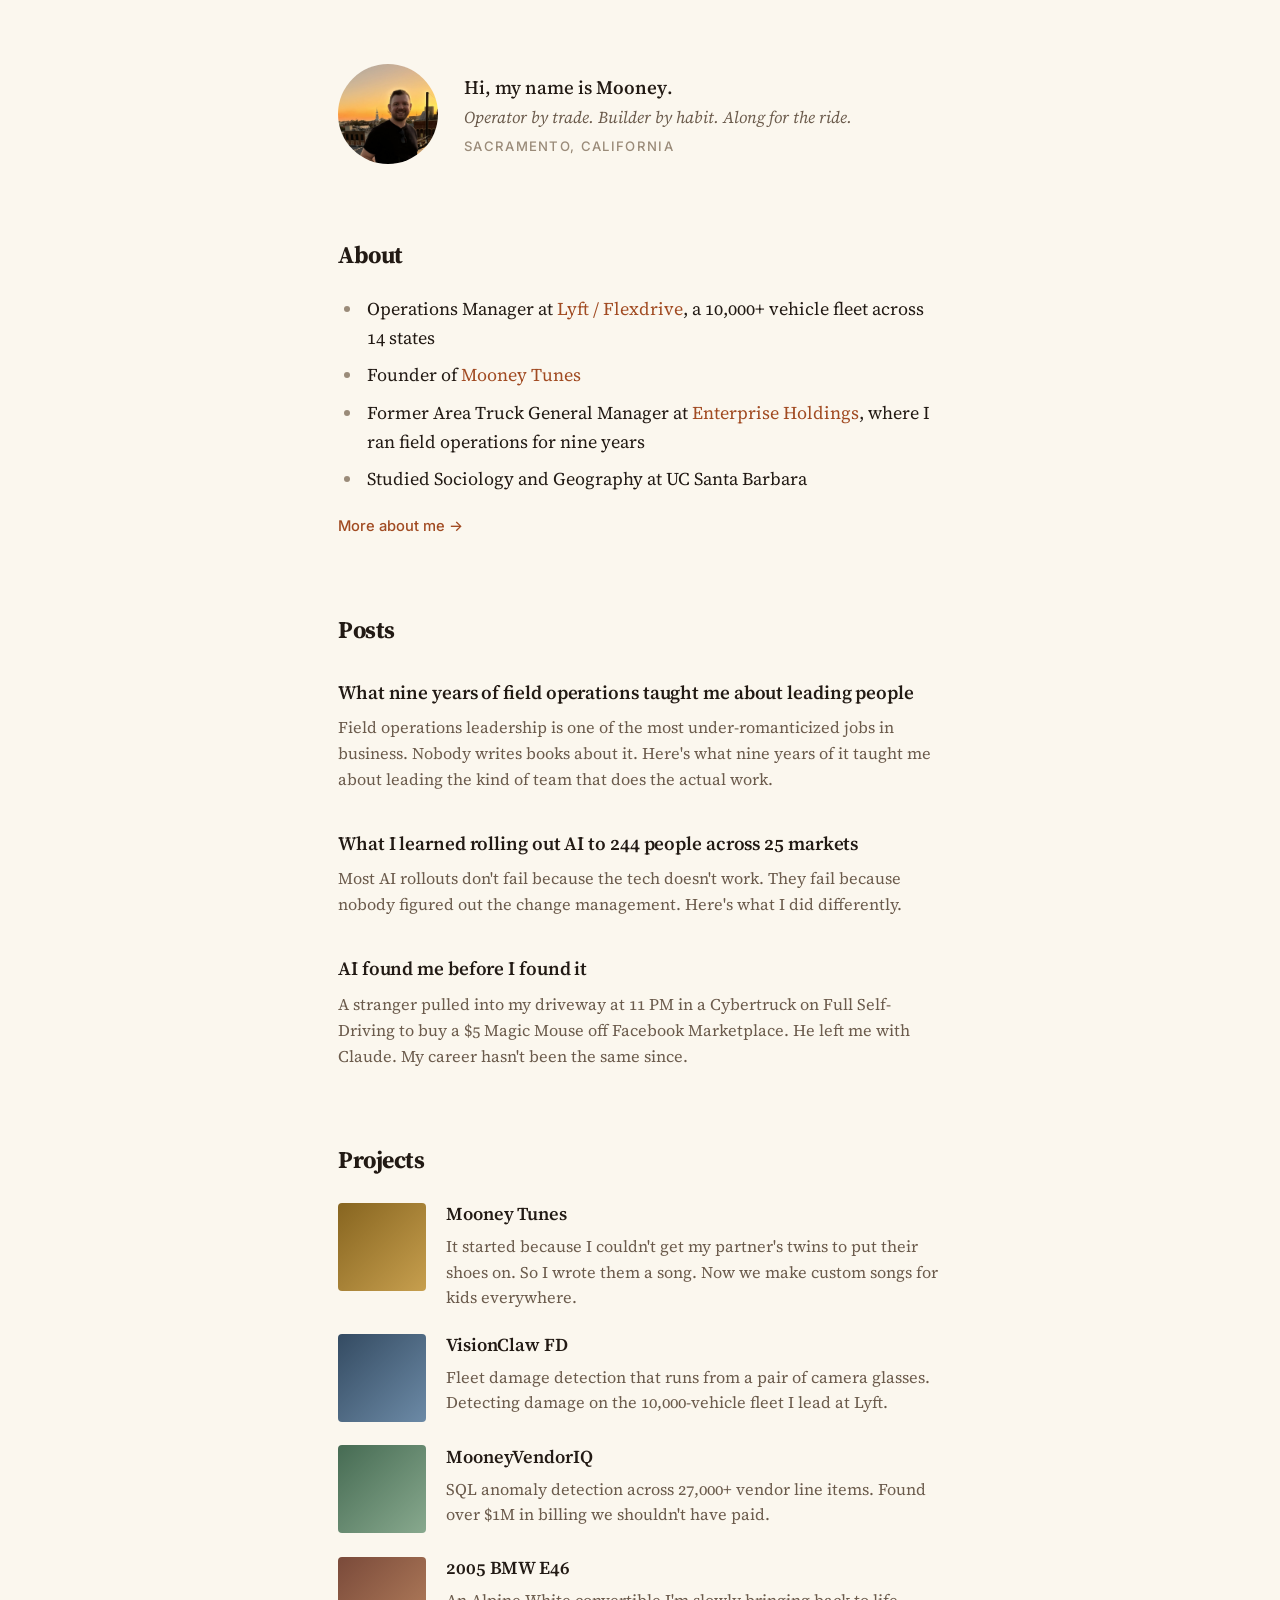
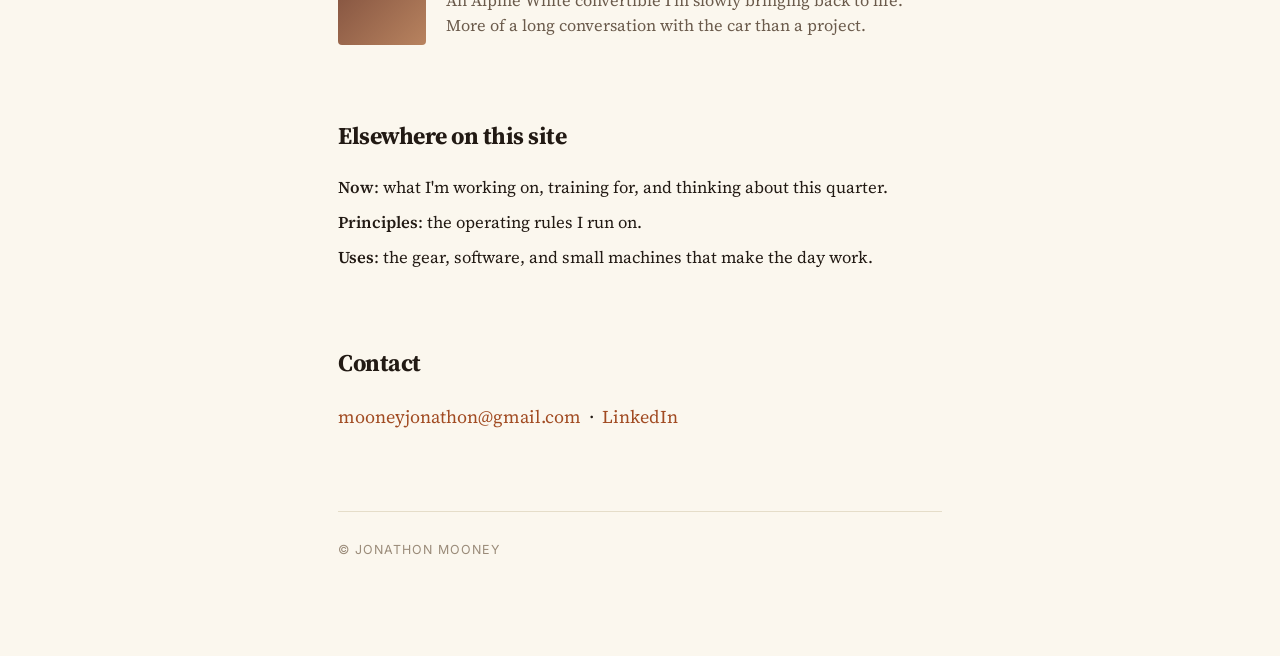
==== index.html @ 9e814ecd "Add files via upload" ====
<!doctype html>
<html lang="en">
<head>
<meta charset="utf-8" />
<meta name="viewport" content="width=device-width, initial-scale=1" />
<title>Mooney | Operator by trade. Builder by habit.</title>
<meta name="description" content="The personal site of Jonathon Mooney, an operations leader and builder based in Sacramento who goes by Mooney." />
<link rel="stylesheet" href="/style.css" />
</head>
<body>

<div class="me">
  <img src="/mooney-avatar.jpg" alt="Mooney" class="avatar" />
  <div class="me-text">
    <p class="greeting">Hi, my name is <strong>Mooney</strong>.</p>
    <p class="tagline">Operator by trade. Builder by habit. Along for the ride.</p>
    <p class="loc">Sacramento, California</p>
  </div>
</div>

<h2><a href="/about/">About</a></h2>

<ul>
  <li>Operations Manager at <a href="https://flexdrive.com/">Lyft / Flexdrive</a>, a 10,000+ vehicle fleet across 14 states</li>
  <li>Founder of <a href="https://mooneytunes.app">Mooney Tunes</a></li>
  <li>Former Area Truck General Manager at <a href="https://www.enterpriseholdings.com/">Enterprise Holdings</a>, where I ran field operations for nine years</li>
  <li>Studied Sociology and Geography at UC Santa Barbara</li>
</ul>
<p class="more"><a href="/about/">More about me →</a></p>

<h2>Posts</h2>

<div class="post">
  <h4><a href="/posts/leading-field-operations/">What nine years of field operations taught me about leading people</a></h4>
  <p>Field operations leadership is one of the most under-romanticized jobs in business. Nobody writes books about it. Here's what nine years of it taught me about leading the kind of team that does the actual work.</p>
</div>

<div class="post">
  <h4><a href="/posts/rolling-out-ai-to-244-people/">What I learned rolling out AI to 244 people across 25 markets</a></h4>
  <p>Most AI rollouts don't fail because the tech doesn't work. They fail because nobody figured out the change management. Here's what I did differently.</p>
</div>

<div class="post">
  <h4><a href="/posts/ai-found-me/">AI found me before I found it</a></h4>
  <p>A stranger pulled into my driveway at 11 PM in a Cybertruck on Full Self-Driving to buy a $5 Magic Mouse off Facebook Marketplace. He left me with Claude. My career hasn't been the same since.</p>
</div>

<h2>Projects</h2>

<ul class="projects">

  <li>
    <a href="https://mooneytunes.app" aria-hidden="true"><span class="thumb t5"></span></a>
    <div class="proj-body">
      <h4><a href="https://mooneytunes.app">Mooney Tunes</a></h4>
      <p>It started because I couldn't get my partner's twins to put their shoes on. So I wrote them a song. Now we make custom songs for kids everywhere.</p>
    </div>
  </li>

  <li>
    <span class="thumb t1"></span>
    <div class="proj-body">
      <h4>VisionClaw FD</h4>
      <p>Fleet damage detection that runs from a pair of camera glasses. Detecting damage on the 10,000-vehicle fleet I lead at Lyft.</p>
    </div>
  </li>

  <li>
    <span class="thumb t2"></span>
    <div class="proj-body">
      <h4>MooneyVendorIQ</h4>
      <p>SQL anomaly detection across 27,000+ vendor line items. Found over $1M in billing we shouldn't have paid.</p>
    </div>
  </li>

  <li>
    <span class="thumb t3"></span>
    <div class="proj-body">
      <h4>2005 BMW E46</h4>
      <p>An Alpine White convertible I'm slowly bringing back to life. More of a long conversation with the car than a project.</p>
    </div>
  </li>

</ul>

<h2>Elsewhere on this site</h2>

<ul class="elsewhere">
  <li><a href="/now/"><strong>Now</strong></a>: what I'm working on, training for, and thinking about this quarter.</li>
  <li><a href="/principles/"><strong>Principles</strong></a>: the operating rules I run on.</li>
  <li><a href="/uses/"><strong>Uses</strong></a>: the gear, software, and small machines that make the day work.</li>
</ul>

<h2>Contact</h2>

<p>
  <a href="mailto:mooneyjonathon@gmail.com">mooneyjonathon@gmail.com</a> &nbsp;·&nbsp;
  <a href="https://www.linkedin.com/in/jonathon-mooney-75245345/">LinkedIn</a>
</p>

<footer>© Jonathon Mooney</footer>

</body>
</html>
---- style.css ----
/* Mooneyhq — shared stylesheet */

@import url('https://fonts.googleapis.com/css2?family=Source+Serif+4:ital,opsz,wght@0,8..60,400;0,8..60,500;0,8..60,600;0,8..60,700;1,8..60,400;1,8..60,500&family=Inter:wght@400;500;600;700&display=swap');

:root {
  --bg: #FBF7EE;
  --bg-tint: #F5EFE0;
  --text: #221A14;
  --text-soft: #6B5B4C;
  --text-mute: #9A8B79;
  --accent: #A14B22;
  --accent-soft: #C26A3E;
  --rule: #E5DDC9;
}

@media (prefers-color-scheme: dark) {
  :root {
    --bg: #161310;
    --bg-tint: #1F1B16;
    --text: #ECE3D2;
    --text-soft: #B5A48F;
    --text-mute: #7F7160;
    --accent: #E08456;
    --accent-soft: #C26A3E;
    --rule: #2C2620;
  }
}

* { box-sizing: border-box; }
html { scroll-behavior: smooth; }

body {
  max-width: 660px;
  margin: 0 auto;
  padding: 64px 28px 96px;
  font-family: 'Source Serif 4', Georgia, 'Times New Roman', serif;
  font-size: 18px;
  line-height: 1.62;
  color: var(--text);
  background: var(--bg);
  font-feature-settings: 'kern', 'liga', 'onum';
  -webkit-font-smoothing: antialiased;
  -moz-osx-font-smoothing: grayscale;
  text-rendering: optimizeLegibility;
}

::selection { background: var(--accent); color: var(--bg); }

a {
  color: var(--accent);
  text-decoration: none;
  border-bottom: 1px solid transparent;
  transition: border-color 0.2s ease, color 0.2s ease;
}
a:hover {
  border-bottom-color: var(--accent);
  color: var(--accent-soft);
}

h2 {
  font-family: 'Source Serif 4', Georgia, serif;
  font-size: 1.5rem;
  font-weight: 700;
  margin: 3em 0 0.8em;
  letter-spacing: -0.02em;
  color: var(--text);
}
h2 a { color: var(--text); border-bottom: none; }
h2 a:hover { color: var(--accent); }

h3 {
  font-family: 'Source Serif 4', Georgia, serif;
  font-size: 1.22rem;
  font-weight: 600;
  margin: 2em 0 0.4em;
  letter-spacing: -0.012em;
  color: var(--text);
}
h3 a { color: var(--text); border-bottom: none; }
h3 a:hover { color: var(--accent); }

h4 {
  font-family: 'Source Serif 4', Georgia, serif;
  font-size: 1.1rem;
  font-weight: 600;
  margin: 0.6em 0 0.3em;
  letter-spacing: -0.005em;
  color: var(--text);
}

ul {
  padding-left: 1.4em;
  margin: 0.8em 0 1.2em;
}
ul ul { margin: 0.4em 0 0.7em; }
li {
  margin: 0.45em 0;
  padding-left: 0.2em;
}
li::marker { color: var(--text-mute); }

p { margin: 0.9em 0; }
strong { font-weight: 600; color: var(--text); }
em { font-style: italic; }

/* === Identity block (homepage) === */
.me {
  display: flex;
  gap: 26px;
  align-items: center;
  margin: 0 0 48px;
}
.avatar {
  width: 100px;
  height: 100px;
  border-radius: 50%;
  flex-shrink: 0;
  object-fit: cover;
  display: block;
}
.me-text p { margin: 0.2em 0; }
.me-text .greeting {
  font-size: 1.18rem;
  font-weight: 500;
}
.me-text .tagline {
  font-style: italic;
  color: var(--text-soft);
  font-size: 1.04rem;
  line-height: 1.4;
}
.me-text .loc {
  font-family: 'Inter', sans-serif;
  font-size: 0.82rem;
  color: var(--text-mute);
  letter-spacing: 0.1em;
  text-transform: uppercase;
  margin-top: 0.5em;
  font-weight: 500;
}

/* === Sub-page nav === */
.page-nav {
  margin: 0 0 44px;
  font-family: 'Inter', sans-serif;
  font-size: 0.92rem;
  letter-spacing: 0.02em;
}
.page-nav a {
  color: var(--text-soft);
  border-bottom: none;
  font-weight: 500;
}
.page-nav a:hover { color: var(--accent); }
.page-nav a::before {
  content: "← ";
  color: var(--text-mute);
}

/* === Posts list (homepage) === */
.post {
  margin: 1.5em 0 2em;
}
.post h4 {
  margin: 0 0 0.35em;
  font-size: 1.18rem;
  font-weight: 600;
}
.post h4 a { color: var(--text); border-bottom: none; }
.post h4 a:hover { color: var(--accent); }
.post p {
  margin: 0;
  color: var(--text-soft);
  font-size: 1.02rem;
  line-height: 1.6;
}

/* === Post body (individual post pages) === */
.post-body {
  margin-top: 1.6em;
  font-size: 1.12rem;
  line-height: 1.72;
  color: var(--text);
}
.post-body p { margin: 1.15em 0; }
.post-body h3 {
  margin-top: 2.2em;
  font-size: 1.3rem;
  font-weight: 600;
  font-style: italic;
}
.post-body em { font-style: italic; }
.post-body strong { font-weight: 600; }
.post-meta {
  font-family: 'Inter', sans-serif;
  color: var(--text-mute);
  font-size: 0.78rem;
  margin: -0.4em 0 0;
  letter-spacing: 0.12em;
  text-transform: uppercase;
  font-variant-numeric: tabular-nums;
}

/* === About page role blocks === */
.role-meta {
  font-family: 'Inter', sans-serif;
  color: var(--text-mute);
  font-size: 0.78rem;
  letter-spacing: 0.1em;
  text-transform: uppercase;
  font-variant-numeric: tabular-nums;
  font-weight: 500;
}
.role { margin: 2em 0; }
.role > p {
  font-size: 1.04rem;
  margin: 0.4em 0 0.6em;
}

/* === Projects grid === */
.projects {
  list-style: none;
  padding: 0;
  margin: 1em 0 1.2em;
}
.projects li {
  display: flex;
  gap: 20px;
  align-items: flex-start;
  margin: 1.1em 0;
  padding: 0;
}
.thumb {
  width: 88px;
  height: 88px;
  flex-shrink: 0;
  border-radius: 4px;
  display: block;
  margin-top: 0.2em;
}
.t1 { background: linear-gradient(135deg, #344b62, #6c8aa6); }
.t2 { background: linear-gradient(135deg, #466b53, #88a98e); }
.t3 { background: linear-gradient(135deg, #7a4a3a, #b8835f); }
.t4 { background: linear-gradient(135deg, #4f3d6b, #8c72ad); }
.t5 { background: linear-gradient(135deg, #876520, #c79f4e); }

.proj-body { flex: 1; min-width: 0; }
.proj-body h4 {
  margin: 0 0 0.3em;
  font-size: 1.14rem;
  font-weight: 600;
}
.proj-body h4 a { color: var(--text); border-bottom: none; }
.proj-body h4 a:hover { color: var(--accent); }
.proj-body p {
  margin: 0;
  color: var(--text-soft);
  font-size: 1.02rem;
  line-height: 1.55;
}

.more {
  margin: 1.2em 0 0;
  font-family: 'Inter', sans-serif;
  font-size: 0.92rem;
  font-weight: 500;
}

/* === Elsewhere section (Now/Principles/Uses links) === */
.elsewhere {
  list-style: none;
  padding: 0;
  margin: 1em 0;
}
.elsewhere li {
  margin: 0.5em 0;
  padding: 0;
  font-size: 1.04rem;
}
.elsewhere strong { font-weight: 600; }

/* === Now-page kicker === */
.kicker {
  font-family: 'Inter', sans-serif;
  font-size: 0.78rem;
  letter-spacing: 0.14em;
  text-transform: uppercase;
  color: var(--text-mute);
  font-weight: 500;
  margin: 0 0 0.5em;
}

/* === Uses page tables === */
.uses h3 { font-size: 1.1rem; margin-top: 1.8em; }
.uses ul { margin: 0.5em 0 1em; }
.uses li {
  font-size: 1.04rem;
  line-height: 1.5;
}

footer {
  font-family: 'Inter', sans-serif;
  color: var(--text-mute);
  font-size: 0.78rem;
  margin-top: 80px;
  padding-top: 28px;
  border-top: 1px solid var(--rule);
  letter-spacing: 0.08em;
  text-transform: uppercase;
}

@media (max-width: 480px) {
  body { padding: 40px 22px 72px; font-size: 17px; }
  .thumb { width: 72px; height: 72px; }
  .me { gap: 20px; }
  .avatar { width: 80px; height: 80px; }
  .post-body { font-size: 1.06rem; }
}
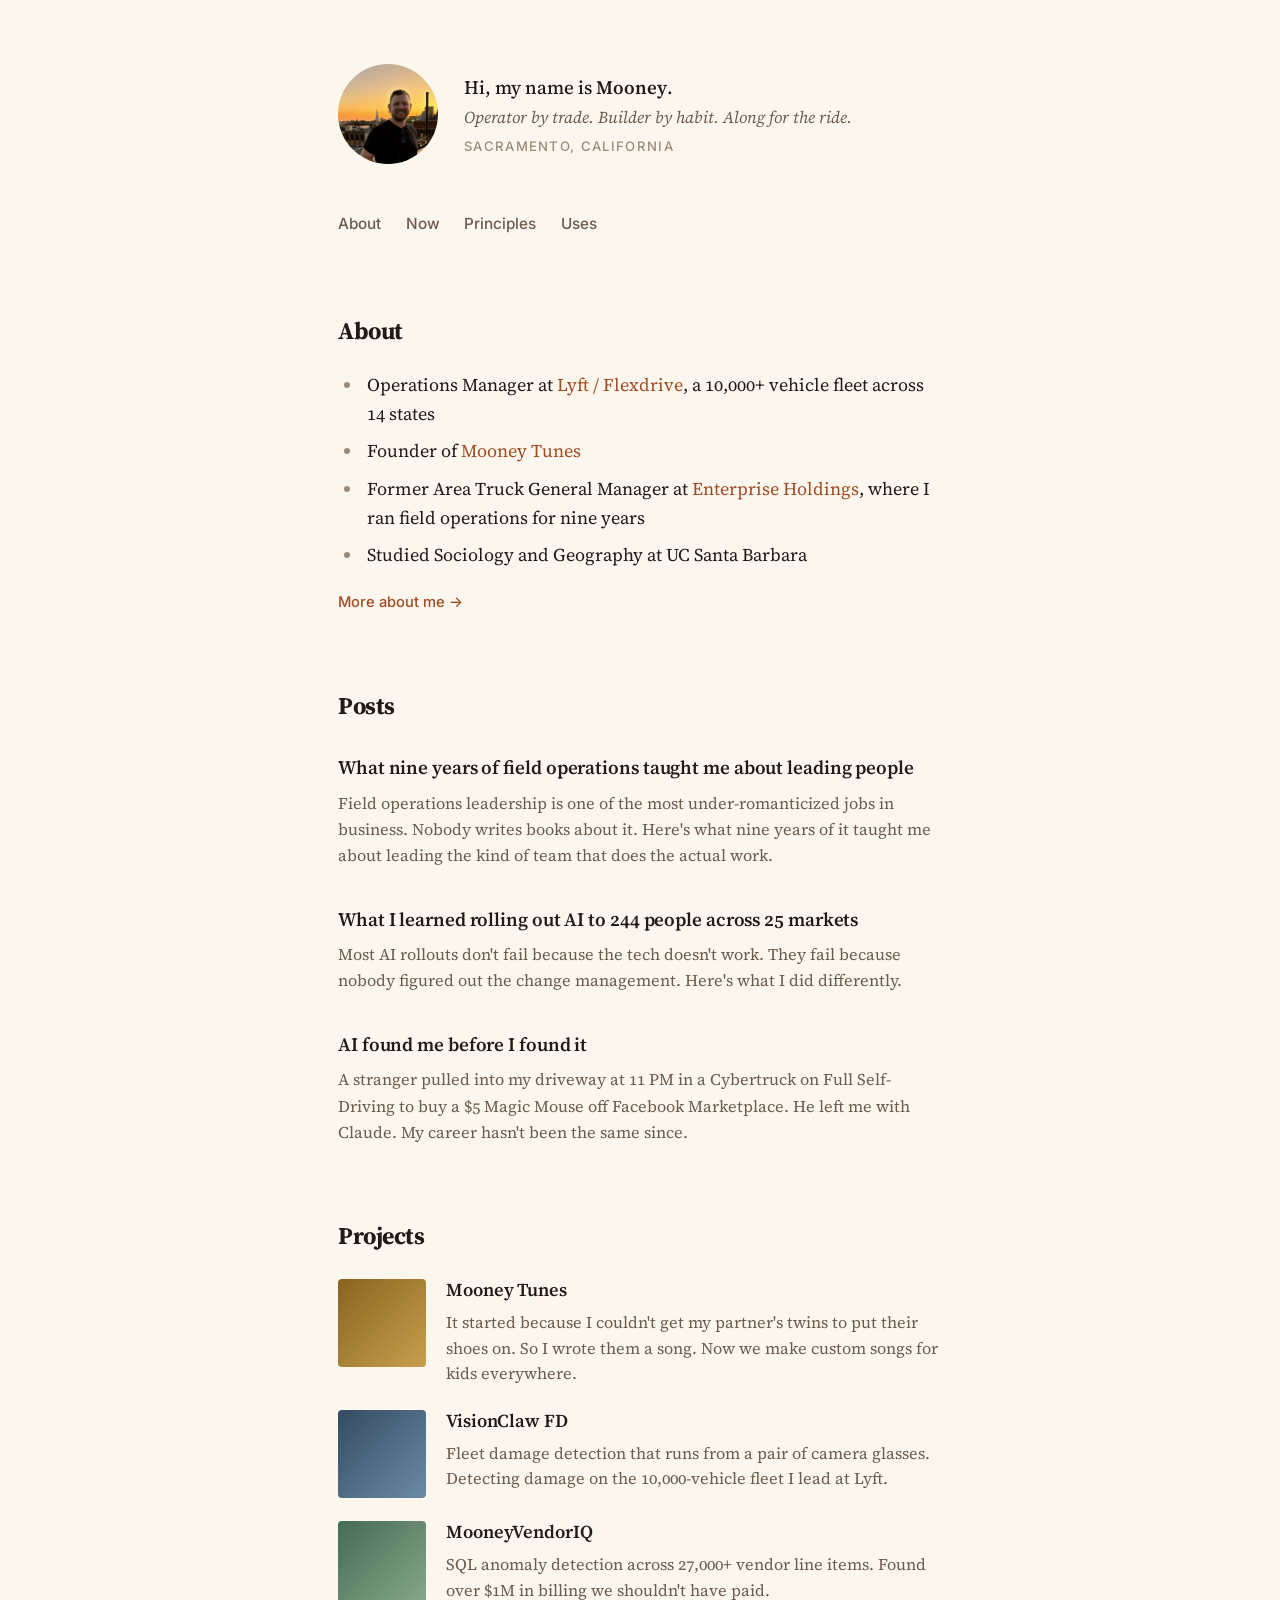
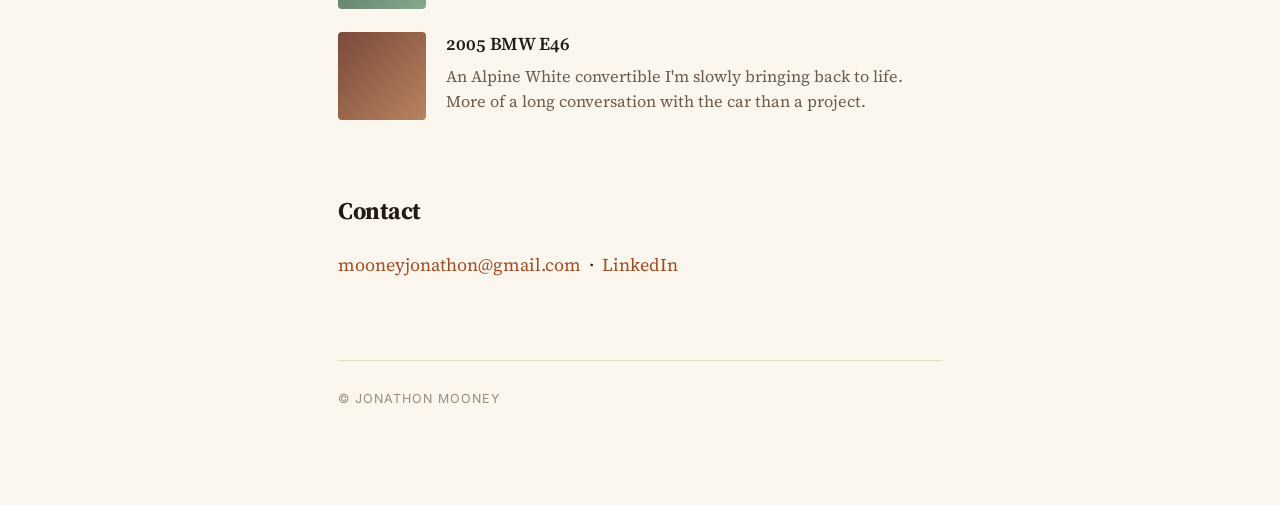
==== commit de87a54c: "Add files via upload" ====
--- a/index.html
+++ b/index.html
@@ -17,6 +17,13 @@
     <p class="loc">Sacramento, California</p>
   </div>
 </div>
+
+<nav class="site-nav">
+  <a href="/about/">About</a>
+  <a href="/now/">Now</a>
+  <a href="/principles/">Principles</a>
+  <a href="/uses/">Uses</a>
+</nav>
 
 <h2><a href="/about/">About</a></h2>
 
@@ -83,14 +90,6 @@
 
 </ul>
 
-<h2>Elsewhere on this site</h2>
-
-<ul class="elsewhere">
-  <li><a href="/now/"><strong>Now</strong></a>: what I'm working on, training for, and thinking about this quarter.</li>
-  <li><a href="/principles/"><strong>Principles</strong></a>: the operating rules I run on.</li>
-  <li><a href="/uses/"><strong>Uses</strong></a>: the gear, software, and small machines that make the day work.</li>
-</ul>
-
 <h2>Contact</h2>
 
 <p>
--- a/style.css
+++ b/style.css
@@ -139,22 +139,38 @@
   font-weight: 500;
 }
 
-/* === Sub-page nav === */
-.page-nav {
-  margin: 0 0 44px;
-  font-family: 'Inter', sans-serif;
-  font-size: 0.92rem;
-  letter-spacing: 0.02em;
-}
-.page-nav a {
+/* === Site nav (top of every page) === */
+.site-nav {
+  margin: 0 0 56px;
+  font-family: 'Inter', sans-serif;
+  font-size: 0.96rem;
+  font-weight: 500;
+  display: flex;
+  flex-wrap: wrap;
+  align-items: baseline;
+  gap: 0.4em 1.6em;
+}
+.site-nav a {
   color: var(--text-soft);
-  border-bottom: none;
-  font-weight: 500;
-}
-.page-nav a:hover { color: var(--accent); }
-.page-nav a::before {
-  content: "← ";
-  color: var(--text-mute);
+  border-bottom: 1px solid transparent;
+  padding-bottom: 2px;
+  transition: color 0.2s ease, border-color 0.2s ease;
+}
+.site-nav a:hover {
+  color: var(--accent);
+  border-bottom-color: var(--accent);
+}
+.site-nav a.brand {
+  color: var(--text);
+  font-weight: 700;
+  font-size: 1.06rem;
+  margin-right: 0.4em;
+  letter-spacing: -0.01em;
+}
+.site-nav a.current {
+  color: var(--text);
+  font-weight: 600;
+  border-bottom-color: var(--accent);
 }
 
 /* === Posts list (homepage) === */
@@ -266,19 +282,6 @@
   font-weight: 500;
 }
 
-/* === Elsewhere section (Now/Principles/Uses links) === */
-.elsewhere {
-  list-style: none;
-  padding: 0;
-  margin: 1em 0;
-}
-.elsewhere li {
-  margin: 0.5em 0;
-  padding: 0;
-  font-size: 1.04rem;
-}
-.elsewhere strong { font-weight: 600; }
-
 /* === Now-page kicker === */
 .kicker {
   font-family: 'Inter', sans-serif;
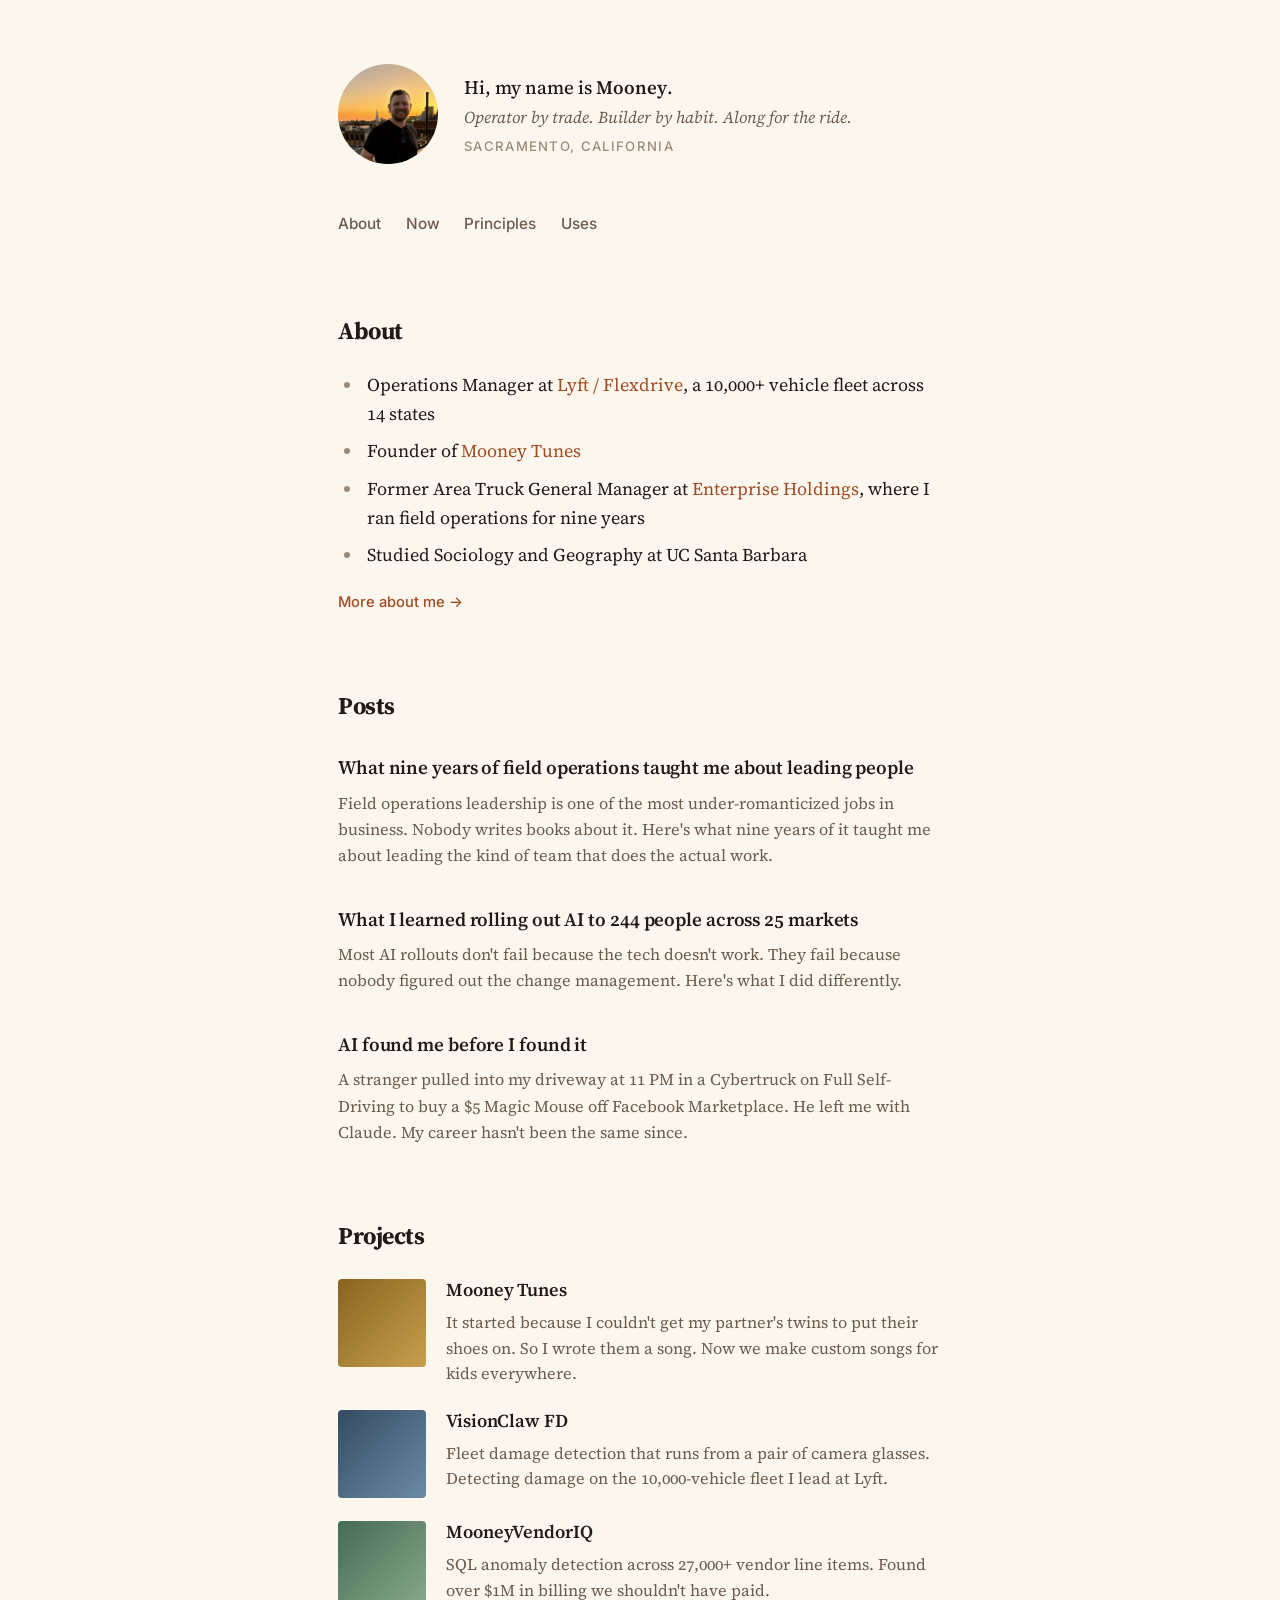
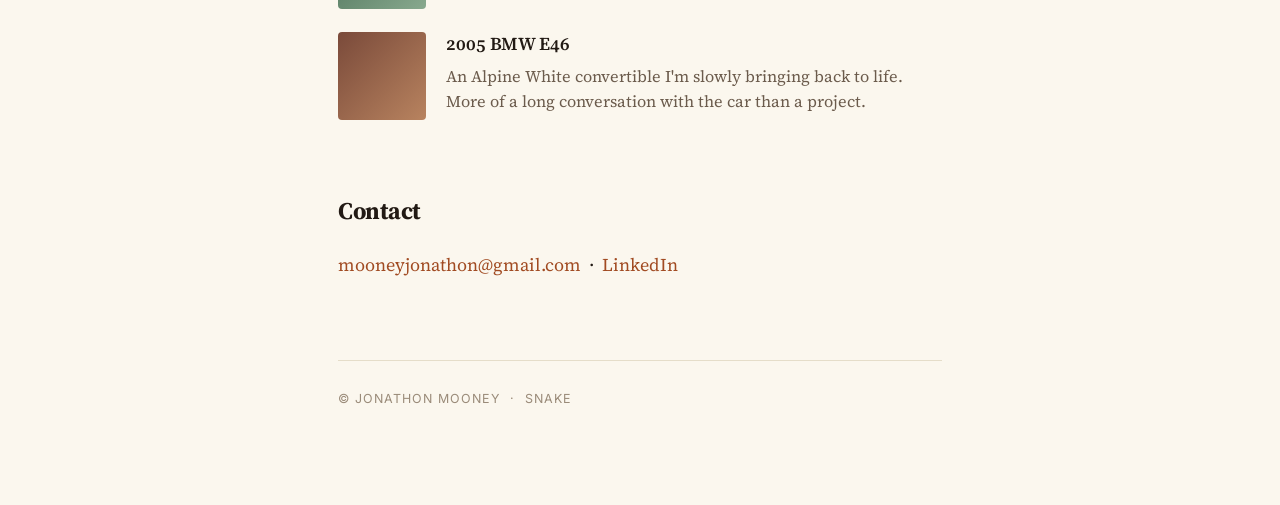
==== commit 5ee2e40b: "Add files via upload" ====
--- a/index.html
+++ b/index.html
@@ -97,7 +97,7 @@
   <a href="https://www.linkedin.com/in/jonathon-mooney-75245345/">LinkedIn</a>
 </p>
 
-<footer>© Jonathon Mooney</footer>
+<footer>© Jonathon Mooney &nbsp;·&nbsp; <a href="/snake/">snake</a></footer>
 
 </body>
 </html>
--- a/style.css
+++ b/style.css
@@ -312,6 +312,41 @@
   text-transform: uppercase;
 }
 
+
+/* === Inline photo (Uses, etc.) === */
+.inline-photo {
+  margin: 1.8em 0 2em;
+  padding: 0;
+}
+.inline-photo img {
+  width: 100%;
+  height: auto;
+  display: block;
+  border-radius: 4px;
+}
+.inline-photo figcaption {
+  font-family: 'Inter', sans-serif;
+  font-size: 0.82rem;
+  color: var(--text-mute);
+  margin-top: 0.6em;
+  letter-spacing: 0.04em;
+  text-align: center;
+  font-style: normal;
+}
+
+/* === Footer link === */
+footer a {
+  color: var(--text-mute);
+  border-bottom: 1px solid transparent;
+  transition: color 0.2s ease, border-color 0.2s ease;
+  text-transform: uppercase;
+  letter-spacing: 0.08em;
+}
+footer a:hover {
+  color: var(--accent);
+  border-bottom-color: var(--accent);
+}
+
 @media (max-width: 480px) {
   body { padding: 40px 22px 72px; font-size: 17px; }
   .thumb { width: 72px; height: 72px; }
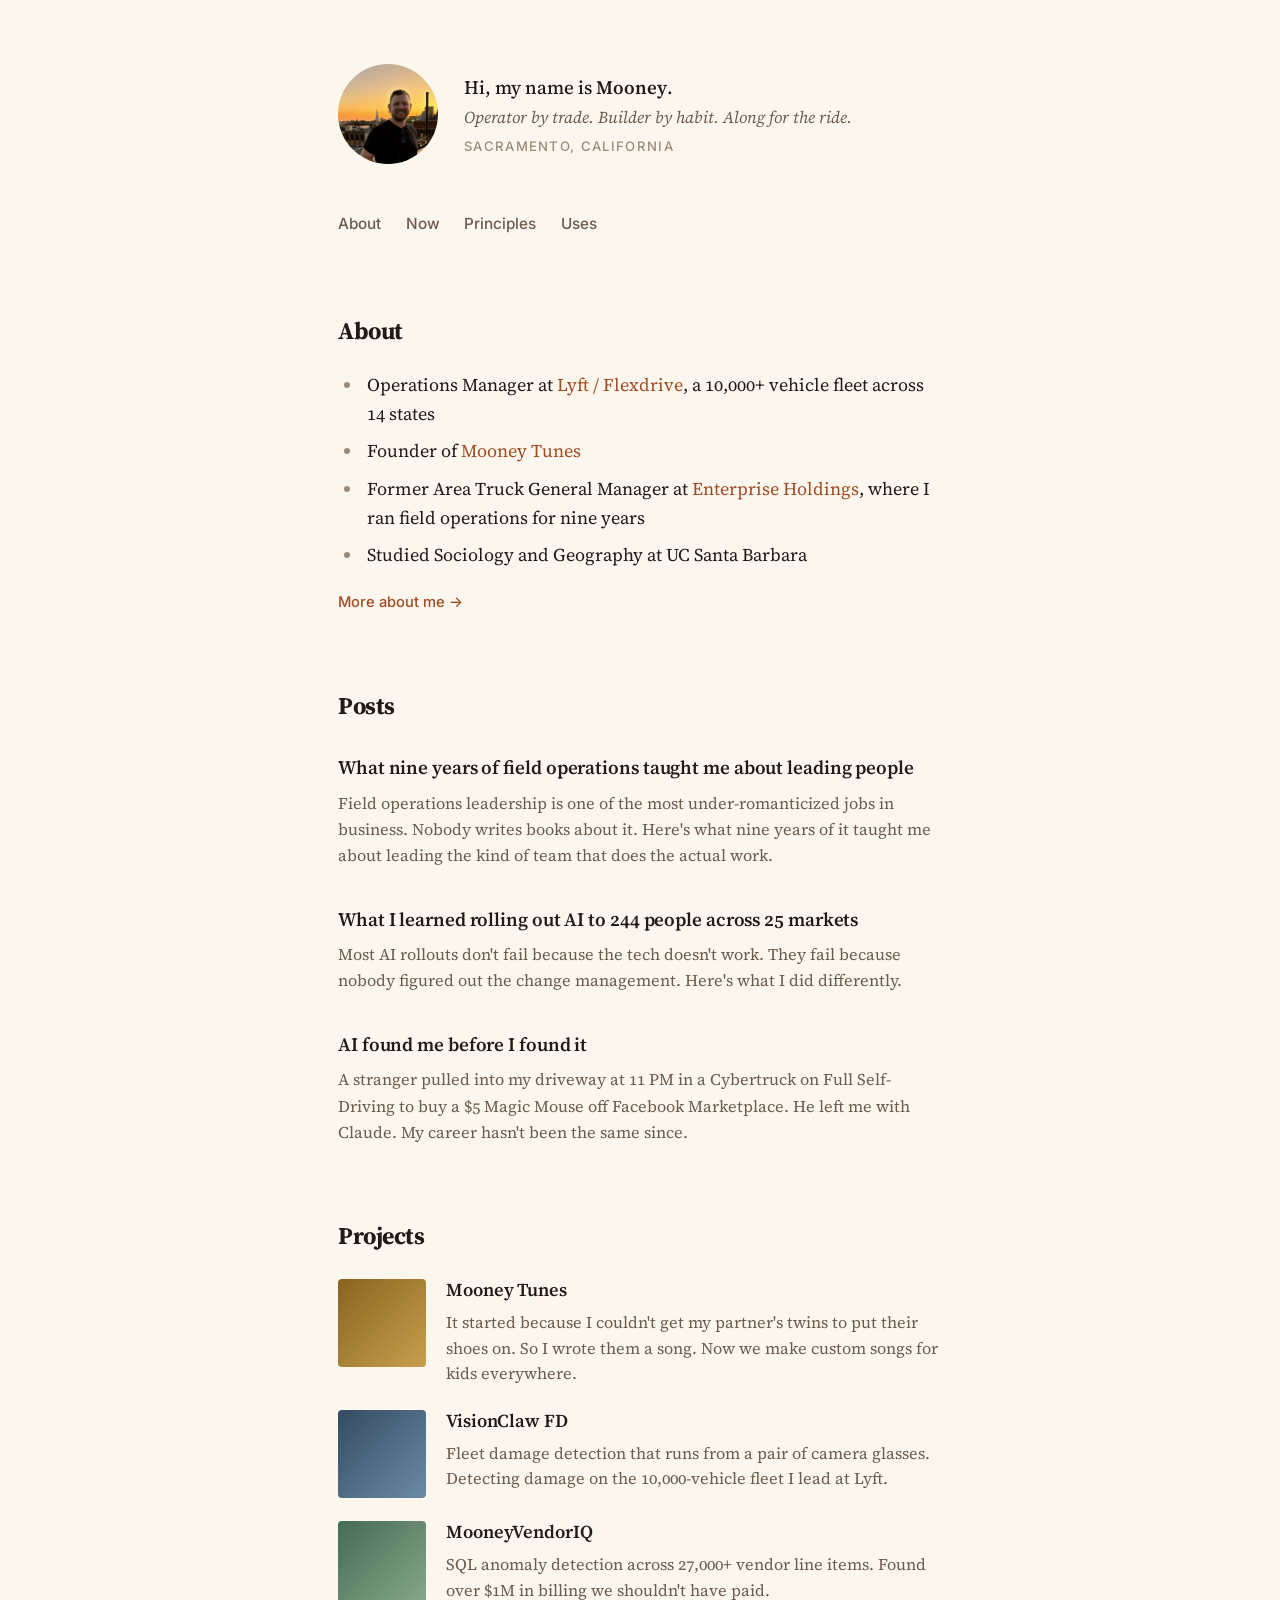
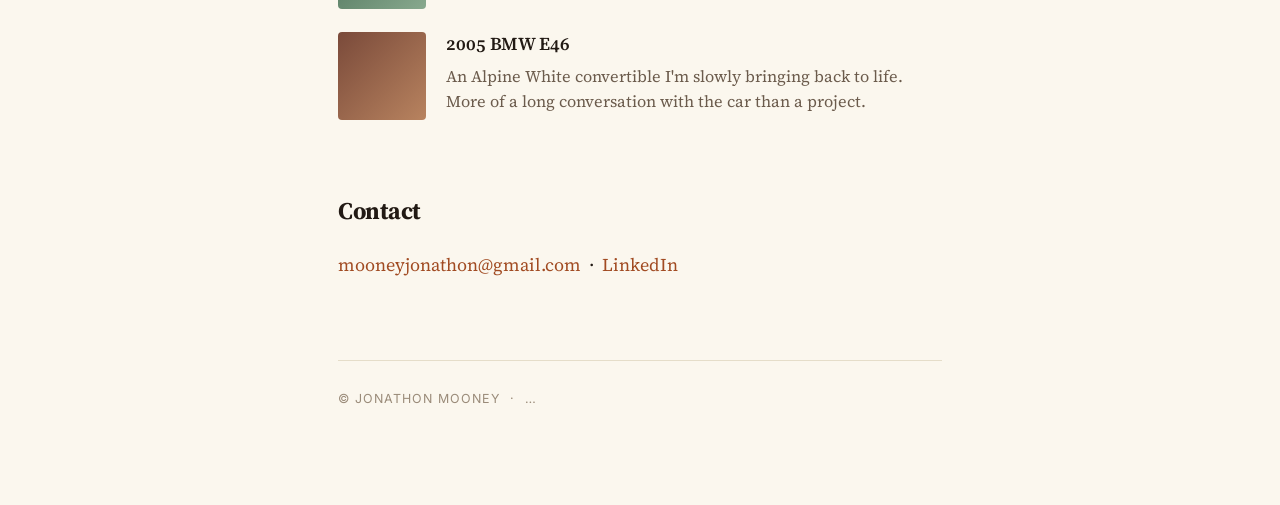
==== commit b4b99db9: "Add files via upload" ====
--- a/index.html
+++ b/index.html
@@ -3,6 +3,10 @@
 <head>
 <meta charset="utf-8" />
 <meta name="viewport" content="width=device-width, initial-scale=1" />
+<link rel="icon" type="image/x-icon" href="/favicon.ico" />
+<link rel="icon" type="image/png" sizes="16x16" href="/favicon-16.png" />
+<link rel="icon" type="image/png" sizes="32x32" href="/favicon-32.png" />
+<link rel="apple-touch-icon" sizes="180x180" href="/apple-touch-icon.png" />
 <title>Mooney | Operator by trade. Builder by habit.</title>
 <meta name="description" content="The personal site of Jonathon Mooney, an operations leader and builder based in Sacramento who goes by Mooney." />
 <link rel="stylesheet" href="/style.css" />
@@ -97,7 +101,7 @@
   <a href="https://www.linkedin.com/in/jonathon-mooney-75245345/">LinkedIn</a>
 </p>
 
-<footer>© Jonathon Mooney &nbsp;·&nbsp; <a href="/snake/">snake</a></footer>
+<footer>© Jonathon Mooney &nbsp;·&nbsp; <a href="/snake/" aria-label="snake">…</a></footer>
 
 </body>
 </html>
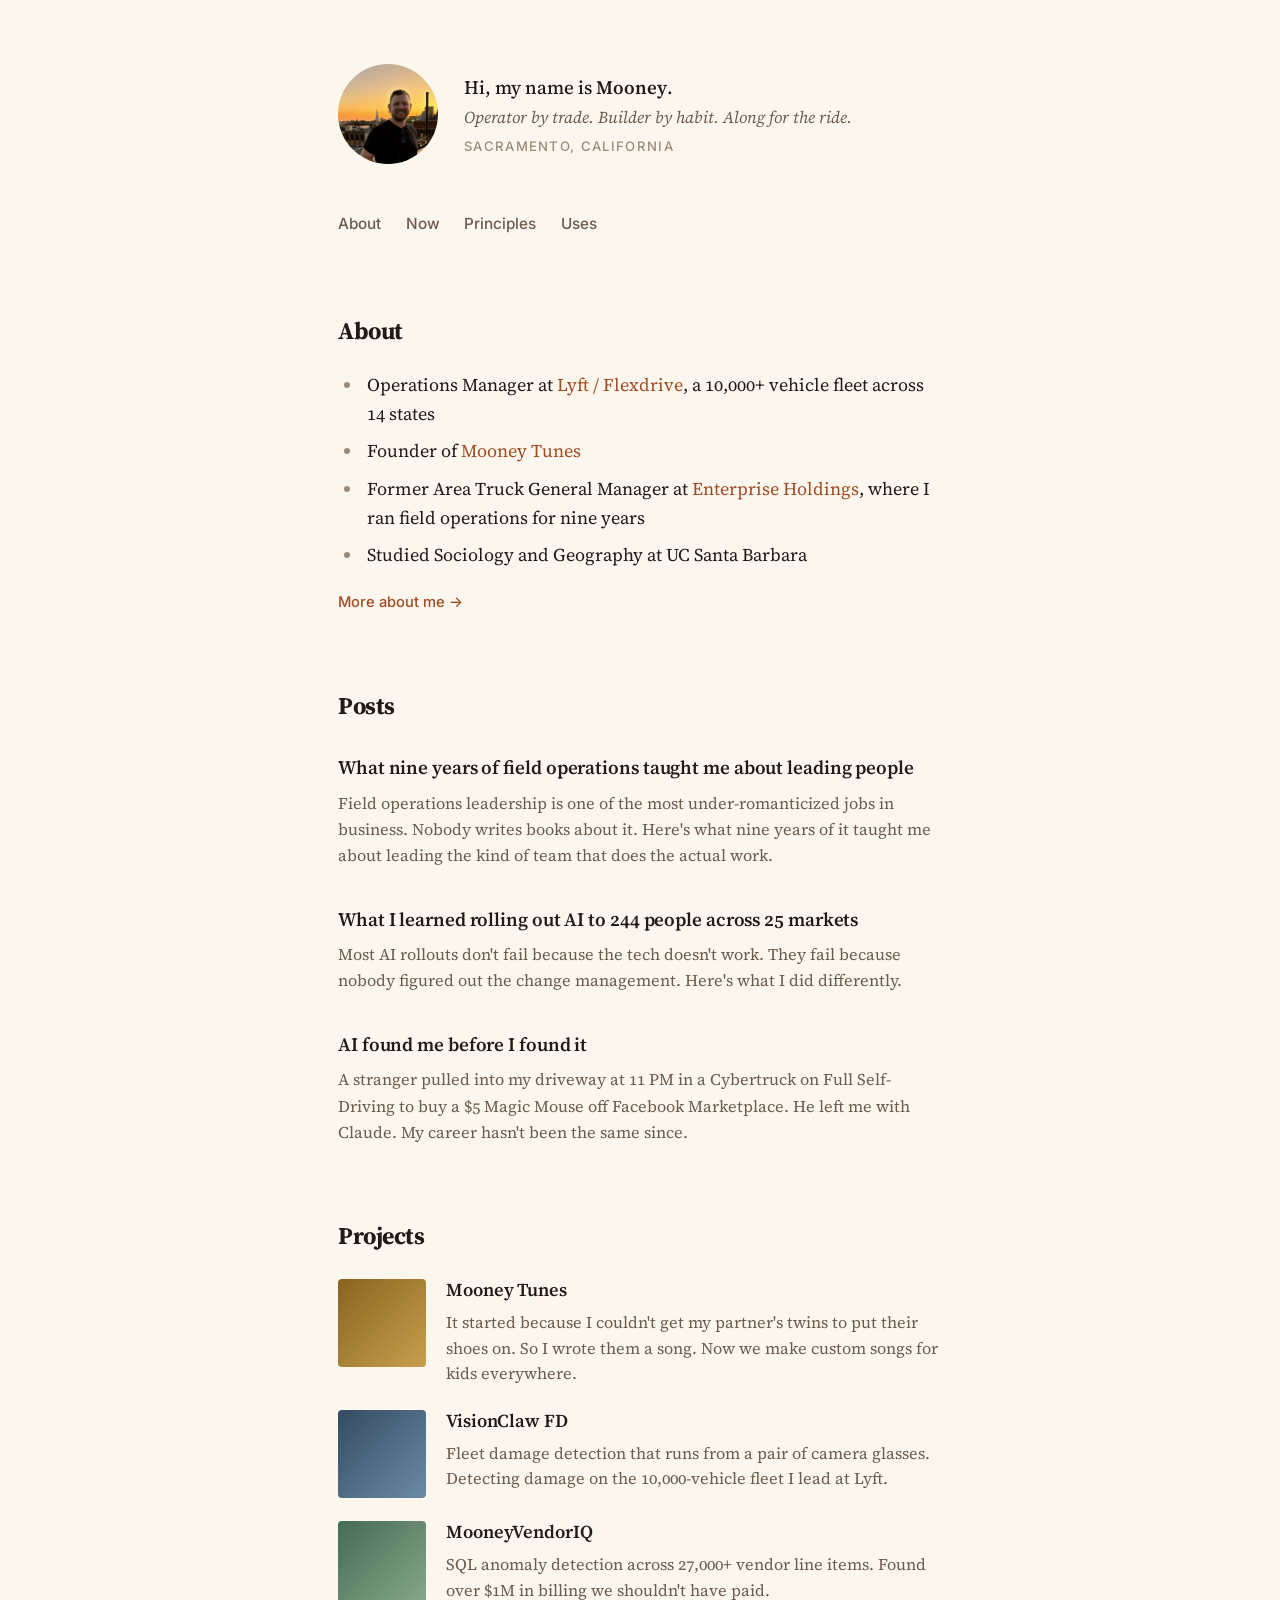
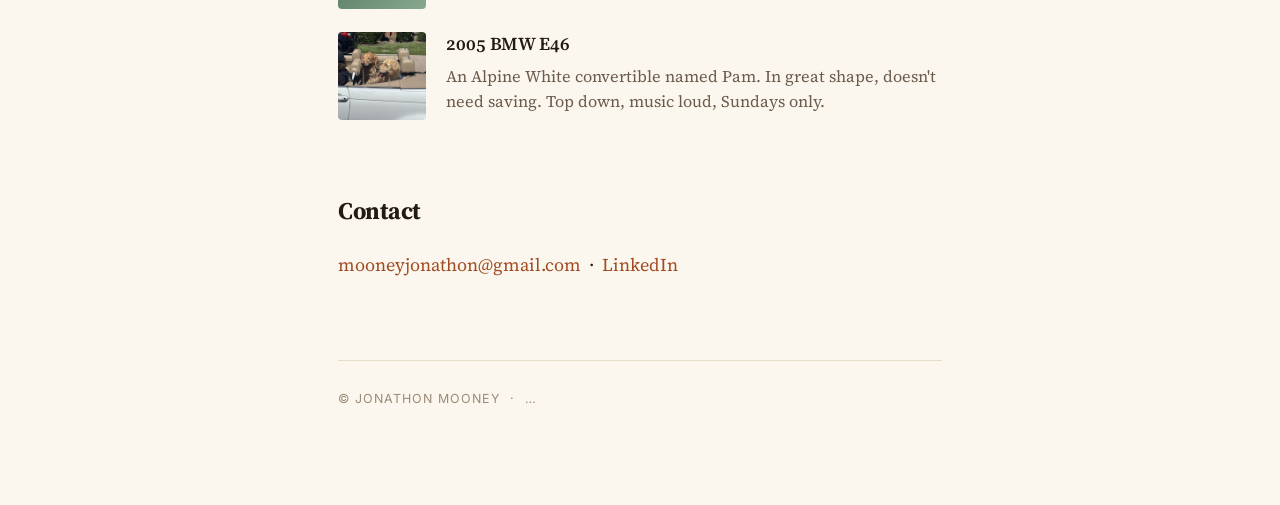
==== commit dc36200b: "Add files via upload" ====
--- a/index.html
+++ b/index.html
@@ -85,10 +85,10 @@
   </li>
 
   <li>
-    <span class="thumb t3"></span>
+    <span class="thumb t-pam"></span>
     <div class="proj-body">
       <h4>2005 BMW E46</h4>
-      <p>An Alpine White convertible I'm slowly bringing back to life. More of a long conversation with the car than a project.</p>
+      <p>An Alpine White convertible named Pam. In great shape, doesn't need saving. Top down, music loud, Sundays only.</p>
     </div>
   </li>
 
--- a/style.css
+++ b/style.css
@@ -259,6 +259,11 @@
 .t3 { background: linear-gradient(135deg, #7a4a3a, #b8835f); }
 .t4 { background: linear-gradient(135deg, #4f3d6b, #8c72ad); }
 .t5 { background: linear-gradient(135deg, #876520, #c79f4e); }
+.t-pam {
+  background-image: url('/pam-thumb.jpg');
+  background-size: cover;
+  background-position: center;
+}
 
 .proj-body { flex: 1; min-width: 0; }
 .proj-body h4 {
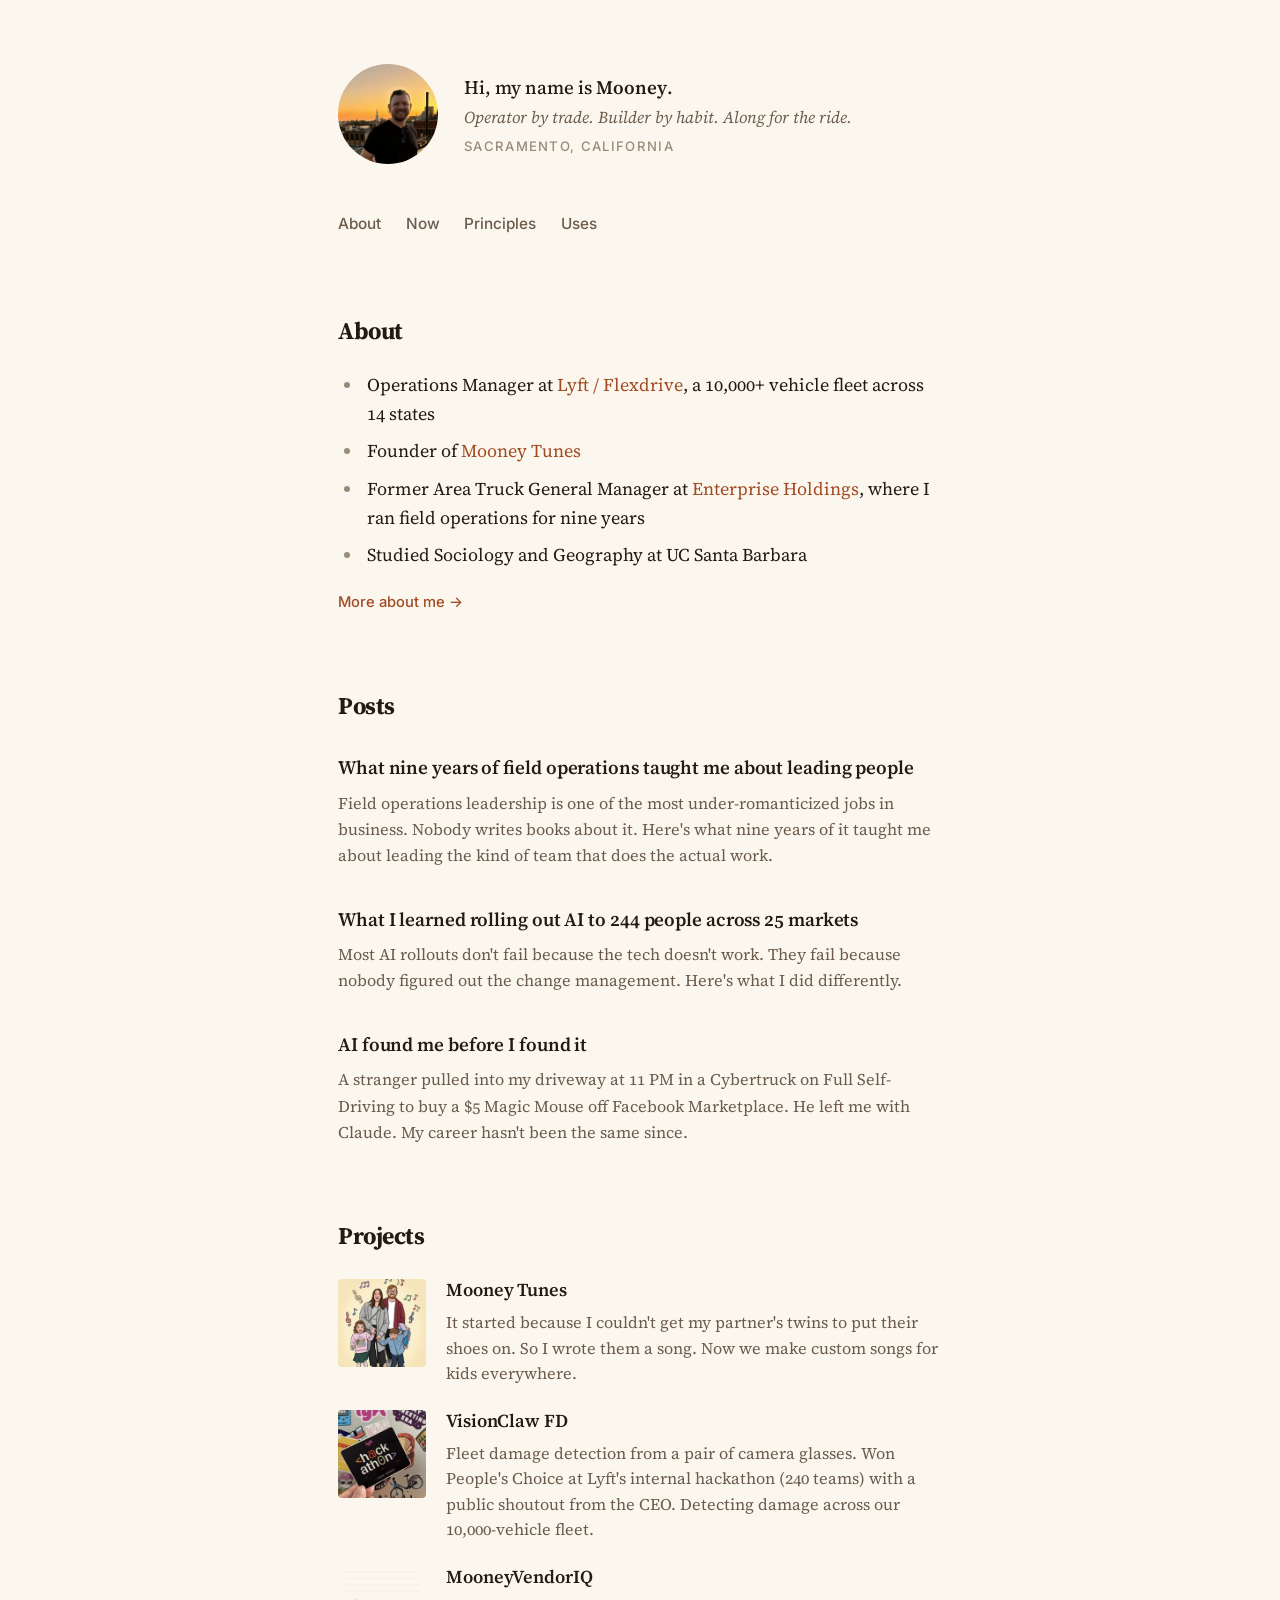
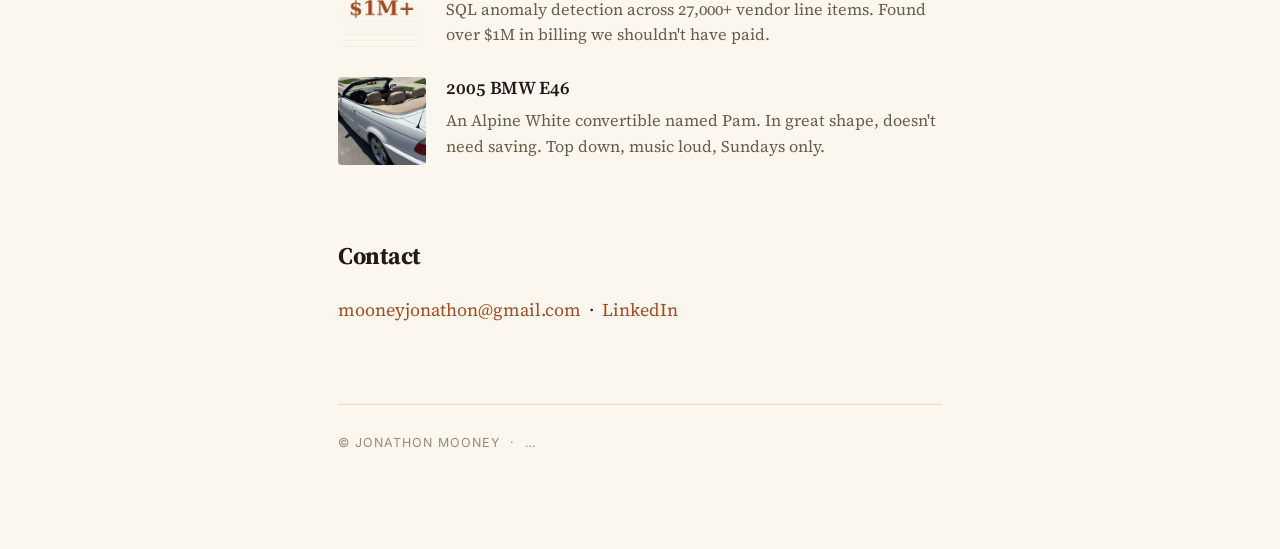
==== commit 4afa96d1: "Add files via upload" ====
--- a/index.html
+++ b/index.html
@@ -61,7 +61,7 @@
 <ul class="projects">
 
   <li>
-    <a href="https://mooneytunes.app" aria-hidden="true"><span class="thumb t5"></span></a>
+    <a href="https://mooneytunes.app" aria-hidden="true"><span class="thumb t-mt"></span></a>
     <div class="proj-body">
       <h4><a href="https://mooneytunes.app">Mooney Tunes</a></h4>
       <p>It started because I couldn't get my partner's twins to put their shoes on. So I wrote them a song. Now we make custom songs for kids everywhere.</p>
@@ -69,15 +69,15 @@
   </li>
 
   <li>
-    <span class="thumb t1"></span>
+    <span class="thumb t-vc"></span>
     <div class="proj-body">
       <h4>VisionClaw FD</h4>
-      <p>Fleet damage detection that runs from a pair of camera glasses. Detecting damage on the 10,000-vehicle fleet I lead at Lyft.</p>
+      <p>Fleet damage detection from a pair of camera glasses. Won People's Choice at Lyft's internal hackathon (240 teams) with a public shoutout from the CEO. Detecting damage across our 10,000-vehicle fleet.</p>
     </div>
   </li>
 
   <li>
-    <span class="thumb t2"></span>
+    <span class="thumb t-mviq"></span>
     <div class="proj-body">
       <h4>MooneyVendorIQ</h4>
       <p>SQL anomaly detection across 27,000+ vendor line items. Found over $1M in billing we shouldn't have paid.</p>
--- a/style.css
+++ b/style.css
@@ -264,6 +264,21 @@
   background-size: cover;
   background-position: center;
 }
+.t-vc {
+  background-image: url('/visionclaw-thumb.jpg');
+  background-size: cover;
+  background-position: center;
+}
+.t-mviq {
+  background-image: url('/mviq-thumb.jpg');
+  background-size: cover;
+  background-position: center;
+}
+.t-mt {
+  background-image: url('/mooneytunes-thumb.jpg');
+  background-size: cover;
+  background-position: center;
+}
 
 .proj-body { flex: 1; min-width: 0; }
 .proj-body h4 {
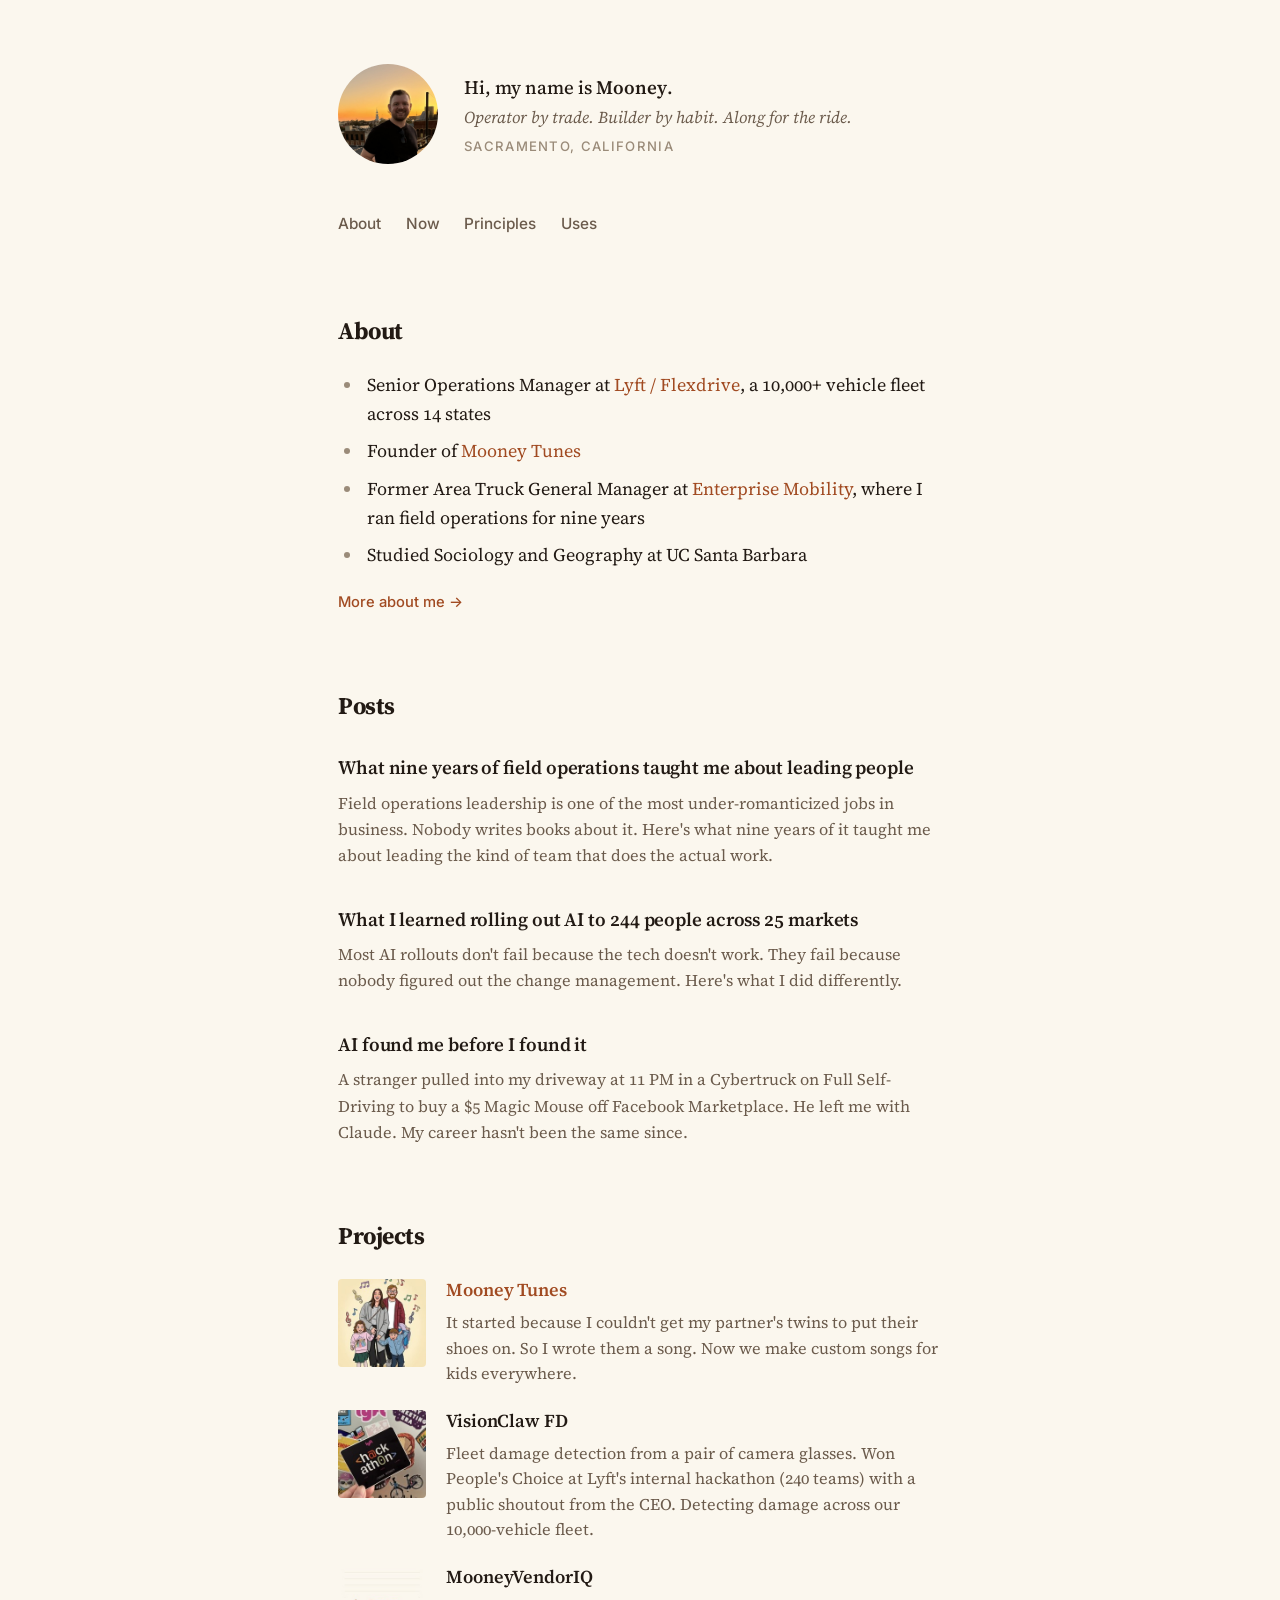
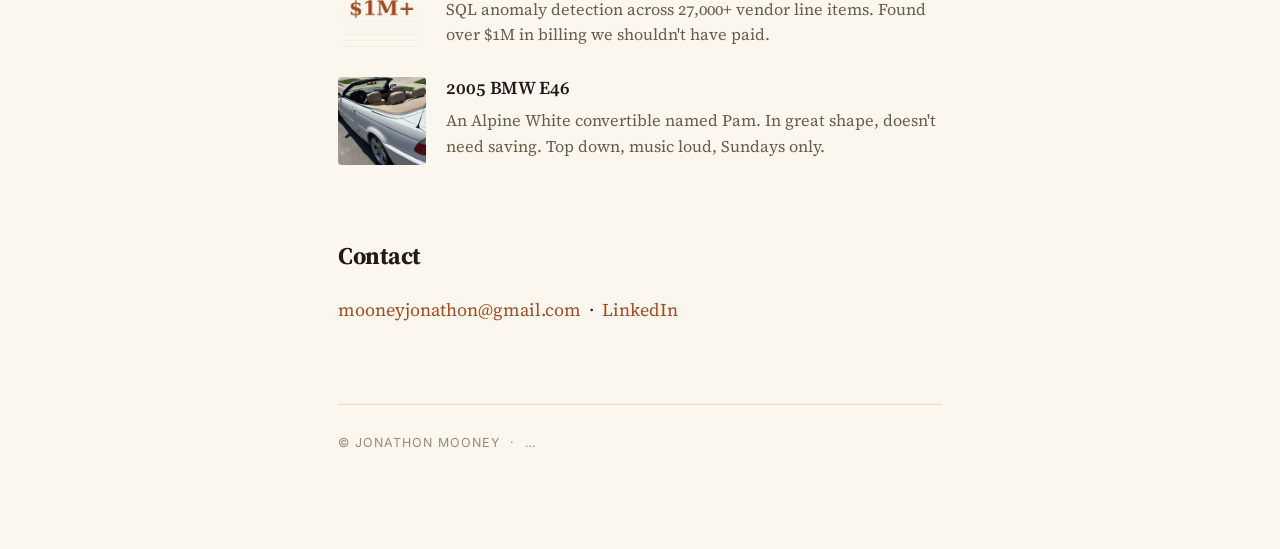
==== commit 598d7d57: "Add files via upload" ====
--- a/index.html
+++ b/index.html
@@ -32,9 +32,9 @@
 <h2><a href="/about/">About</a></h2>
 
 <ul>
-  <li>Operations Manager at <a href="https://flexdrive.com/">Lyft / Flexdrive</a>, a 10,000+ vehicle fleet across 14 states</li>
+  <li>Senior Operations Manager at <a href="https://flexdrive.com/">Lyft / Flexdrive</a>, a 10,000+ vehicle fleet across 14 states</li>
   <li>Founder of <a href="https://mooneytunes.app">Mooney Tunes</a></li>
-  <li>Former Area Truck General Manager at <a href="https://www.enterpriseholdings.com/">Enterprise Holdings</a>, where I ran field operations for nine years</li>
+  <li>Former Area Truck General Manager at <a href="https://www.enterprisemobility.com/">Enterprise Mobility</a>, where I ran field operations for nine years</li>
   <li>Studied Sociology and Geography at UC Santa Barbara</li>
 </ul>
 <p class="more"><a href="/about/">More about me →</a></p>
--- a/style.css
+++ b/style.css
@@ -286,8 +286,12 @@
   font-size: 1.14rem;
   font-weight: 600;
 }
-.proj-body h4 a { color: var(--text); border-bottom: none; }
-.proj-body h4 a:hover { color: var(--accent); }
+.proj-body h4 a {
+  color: var(--accent);
+  border-bottom: 1px solid transparent;
+  transition: border-color 0.2s ease;
+}
+.proj-body h4 a:hover { border-bottom-color: var(--accent); }
 .proj-body p {
   margin: 0;
   color: var(--text-soft);
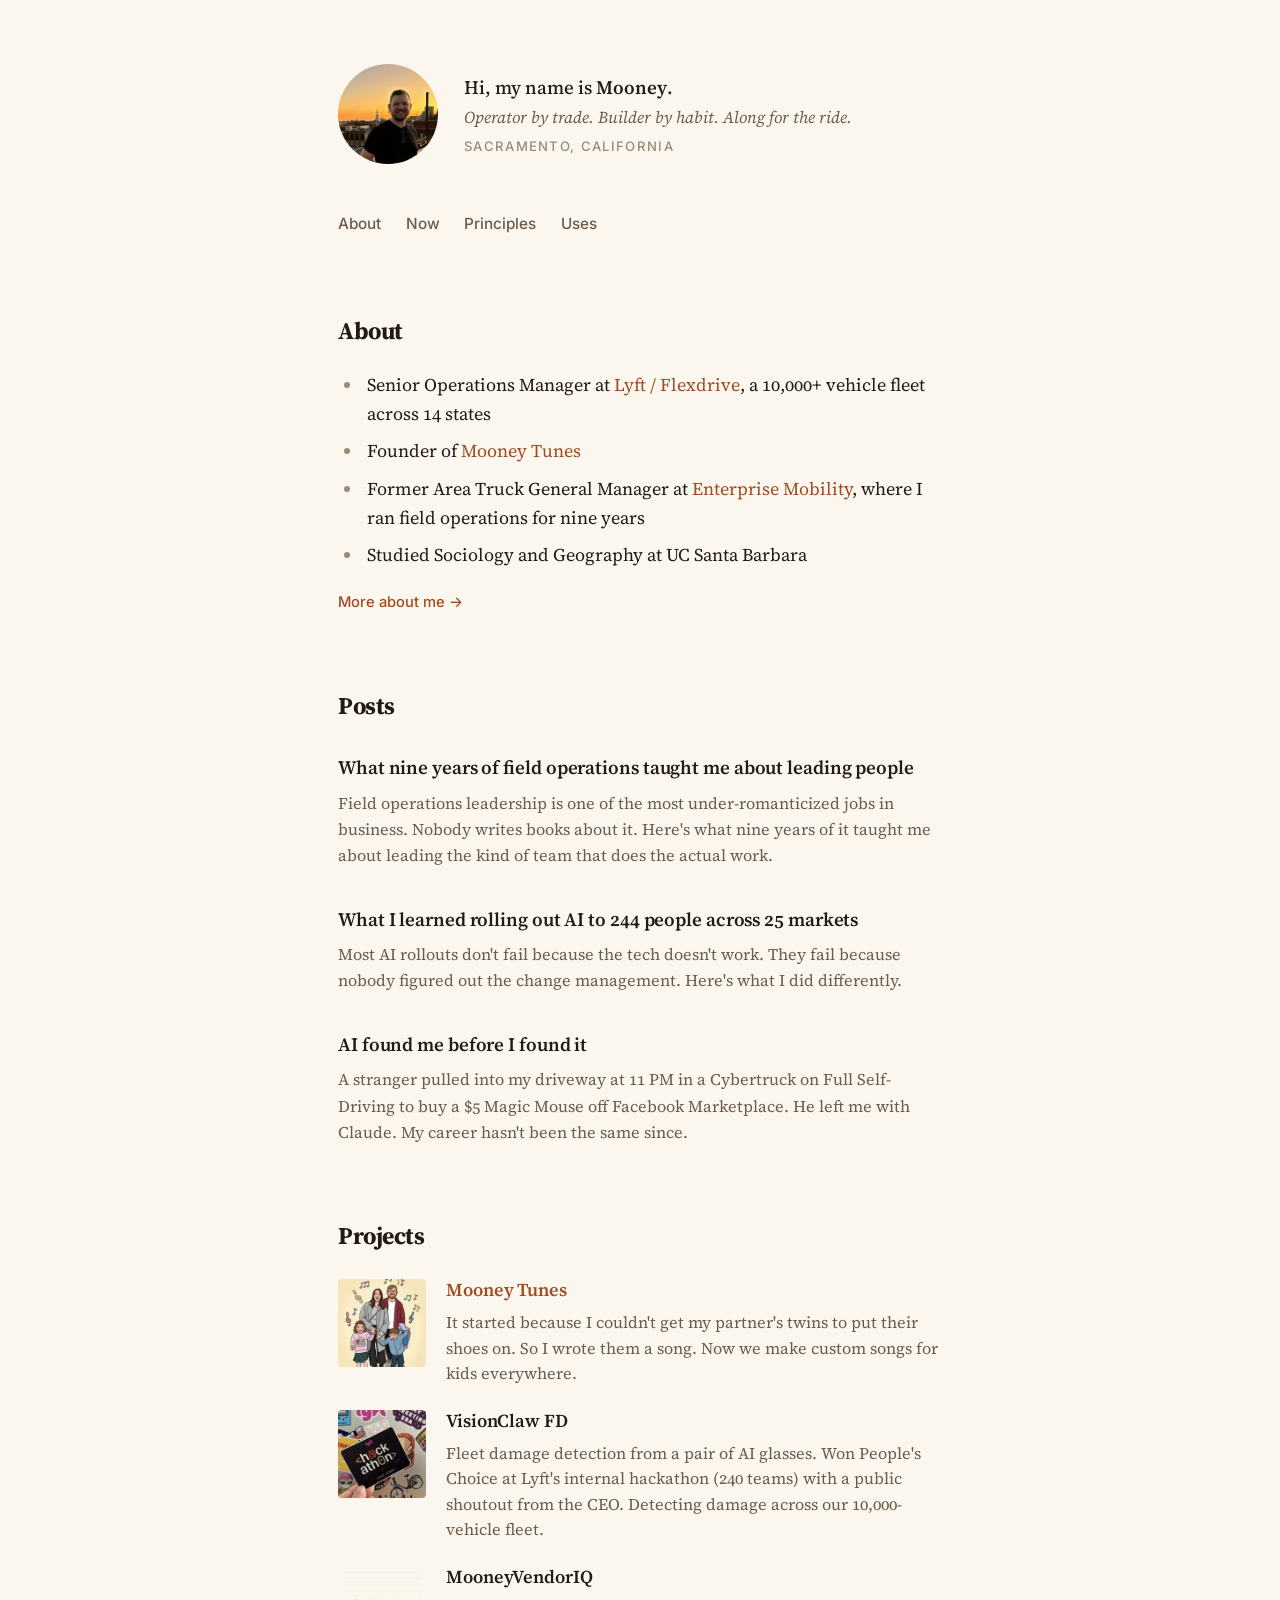
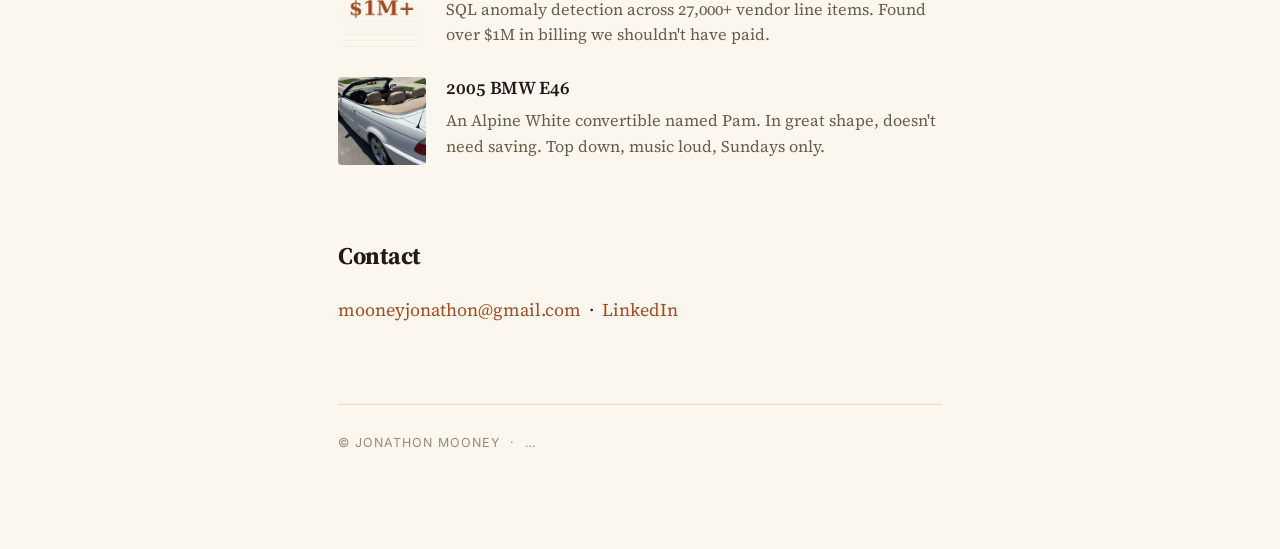
==== commit c0cca561: "Add files via upload" ====
--- a/index.html
+++ b/index.html
@@ -72,7 +72,7 @@
     <span class="thumb t-vc"></span>
     <div class="proj-body">
       <h4>VisionClaw FD</h4>
-      <p>Fleet damage detection from a pair of camera glasses. Won People's Choice at Lyft's internal hackathon (240 teams) with a public shoutout from the CEO. Detecting damage across our 10,000-vehicle fleet.</p>
+      <p>Fleet damage detection from a pair of AI glasses. Won People's Choice at Lyft's internal hackathon (240 teams) with a public shoutout from the CEO. Detecting damage across our 10,000-vehicle fleet.</p>
     </div>
   </li>
 
